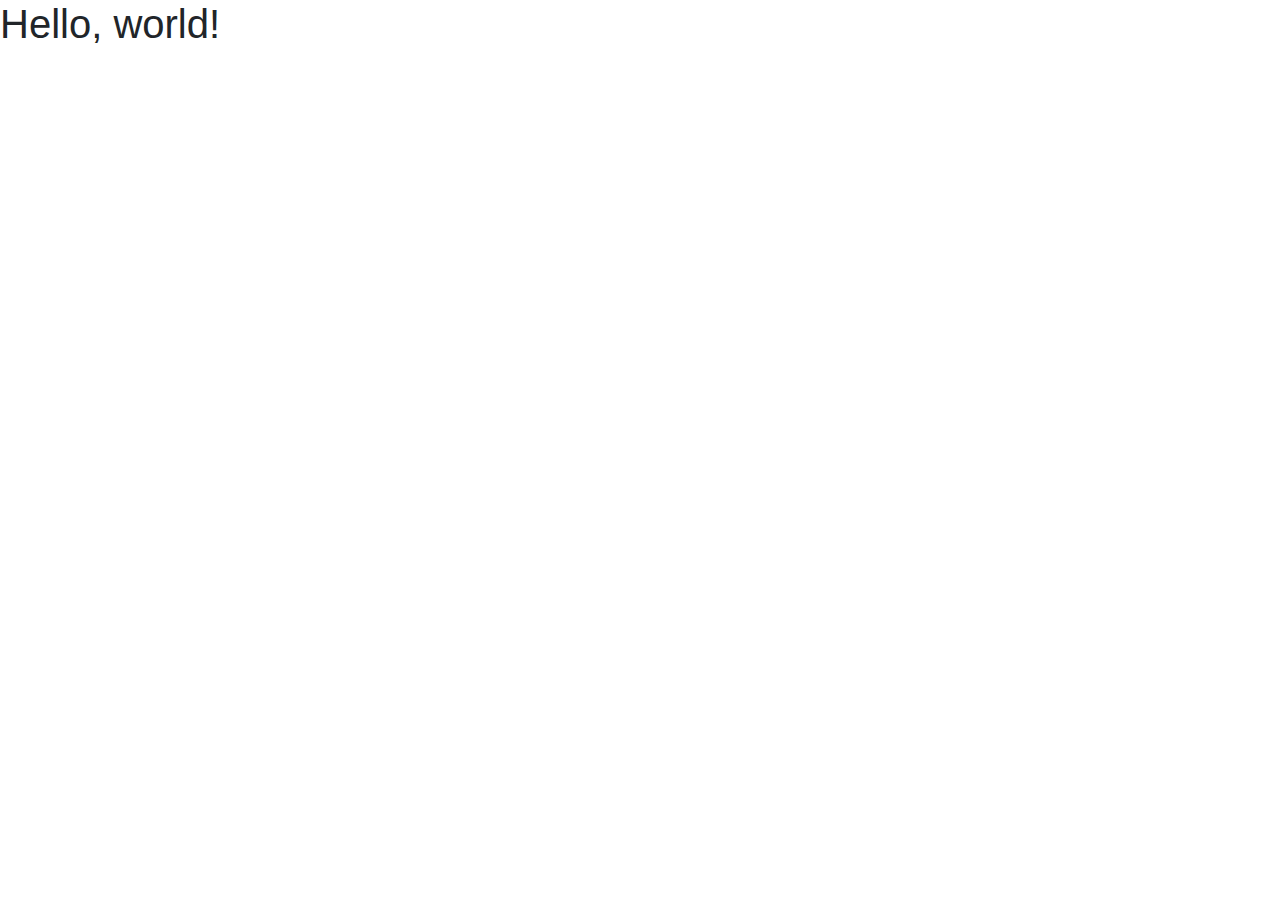
==== index.html @ 8738f332 "local bootstrap installation" ====
<!doctype html>
<html lang="en">
  <head>
    <!-- Required meta tags -->
    <meta charset="utf-8">
    <meta name="viewport" content="width=device-width, initial-scale=1, shrink-to-fit=no">

    <!-- Bootstrap CSS -->
    <link rel="stylesheet" href="css/bootstrap.min.css">

    <title>Hello, world!</title>
  </head>
  <body>
    <h1>Hello, world!</h1>

    <!-- Optional JavaScript; choose one of the two! -->

    <!-- Option 1: jQuery and Bootstrap Bundle (includes Popper) -->
    <script src="https://code.jquery.com/jquery-3.5.1.slim.min.js" integrity="sha384-DfXdz2htPH0lsSSs5nCTpuj/zy4C+OGpamoFVy38MVBnE+IbbVYUew+OrCXaRkfj" crossorigin="anonymous"></script>
    <script src="https://cdn.jsdelivr.net/npm/bootstrap@4.6.0/dist/js/bootstrap.bundle.min.js" integrity="sha384-Piv4xVNRyMGpqkS2by6br4gNJ7DXjqk09RmUpJ8jgGtD7zP9yug3goQfGII0yAns" crossorigin="anonymous"></script>

    <!-- Option 2: Query first, Popper is included in the bootstrap JSand Bootstrap JS -->
    <!--
    <script src="js/jquery-3.6.0.slim.min.js"></script>
    <script src="js/bootstrap.bundle.min.js"></script>
    -->
  </body>
</html>
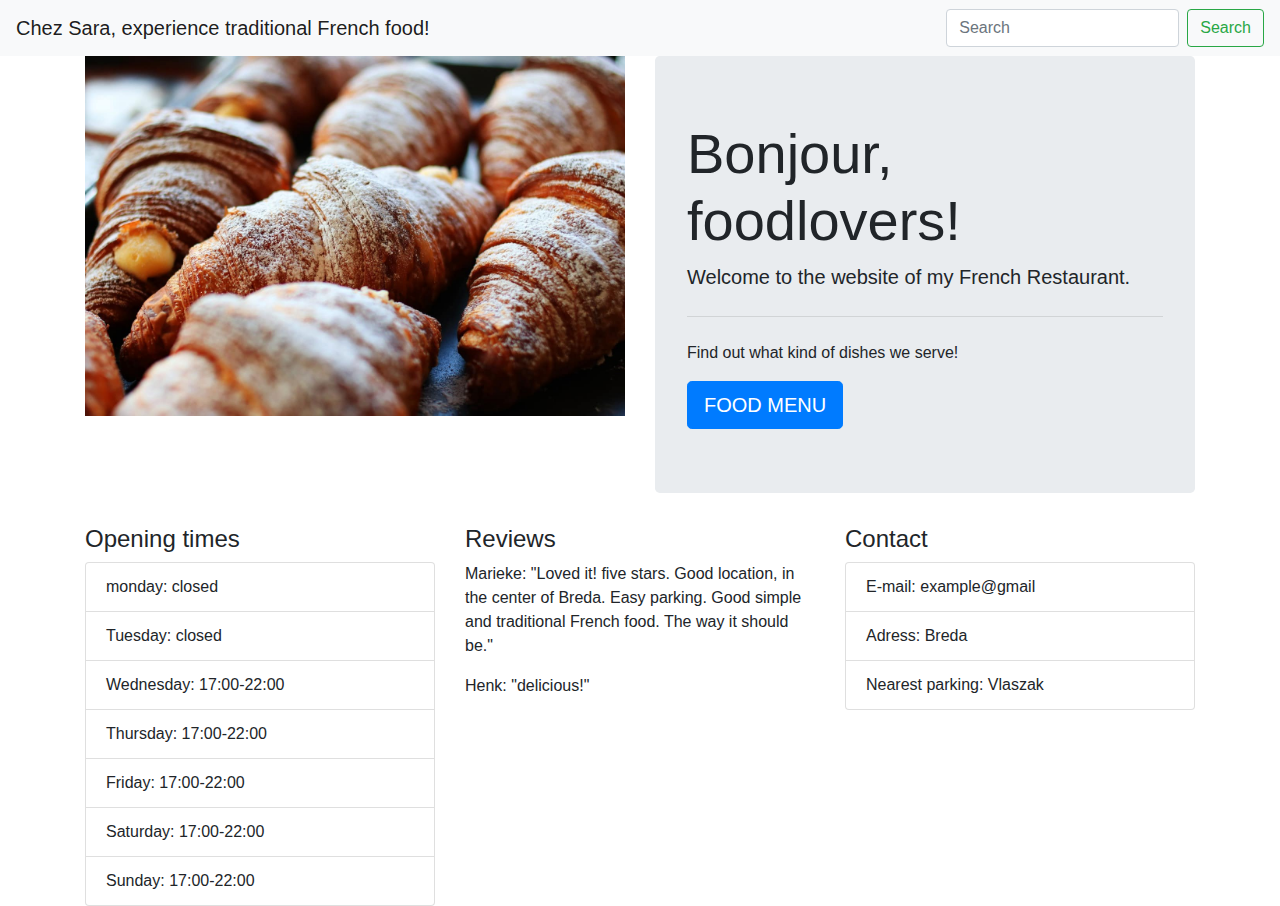
==== commit 50b71bc9: "Added columns" ====
--- a/index.html
+++ b/index.html
@@ -8,11 +8,81 @@
     <!-- Bootstrap CSS -->
     <link rel="stylesheet" href="css/bootstrap.min.css">
 
-    <title>Hello, world!</title>
+    <title>Bistro Chez Sara</title>
   </head>
+
+  <!--code starts here-->
+
   <body>
-    <h1>Hello, world!</h1>
+    <header>
+  <!--navigation bar-->
+      <nav class="navbar navbar-light bg-light">
+        <a class="navbar-brand">Chez Sara, experience traditional French food!</a>
+        <form class="form-inline">
+          <input class="form-control mr-sm-2" type="search" placeholder="Search" aria-label="Search">
+          <button class="btn btn-outline-success my-2 my-sm-0" type="submit">Search</button>
+        </form>
+      </nav>
+    </header>
 
+  <!--grid starts here-->
+    <div class="container">
+      <div class="row">
+  <!--croissant image-->
+        <div class="col">
+          <img class="img-fluid" src="images/croissant.jpg">
+        </div>
+        <div class="col">
+
+  <!--jumbotron starts-->
+  <div class="jumbotron">
+    <h1 class="display-4">Bonjour, foodlovers!</h1>
+    <p class="lead">Welcome to the website of my French Restaurant.</p>
+    <hr class="my-4">
+    <p>Find out what kind of dishes we serve!</p>
+    <a class="btn btn-primary btn-lg" href="193202.html" role="button">FOOD MENU</a>
+  
+  <!--end of jumbotron-->
+  </div>
+        </div>
+      </div>
+      <div class="row">
+
+  <!--opening times-->
+        <div class="col">
+          <h4>Opening times</h4>
+          <ul class="list-group">
+            <li class="list-group-item">monday: closed</li>
+            <li class="list-group-item">Tuesday: closed</li>
+            <li class="list-group-item">Wednesday: 17:00-22:00</li>
+            <li class="list-group-item">Thursday: 17:00-22:00 </li>
+            <li class="list-group-item">Friday: 17:00-22:00</li>
+            <li class="list-group-item">Saturday: 17:00-22:00</li>
+            <li class="list-group-item">Sunday: 17:00-22:00</li>
+          </ul>
+        </div>
+
+  <!--Review-->
+        <div class="col">
+          <h4>Reviews</h4>
+            <p>Marieke: "Loved it! five stars. Good location, in the center of Breda. Easy parking. Good simple and traditional French food. The way it should be."</p>
+            <p>Henk: "delicious!"</p>
+        </div>
+
+  <!--contact-->
+        <div class="col">
+          <h4>Contact</h4>
+          <ul class="list-group">
+            <li class="list-group-item">E-mail: example@gmail</li>
+            <li class="list-group-item">Adress: Breda</li>
+            <li class="list-group-item">Nearest parking: Vlaszak</li>
+          </ul>
+          </p>
+        </div>
+      </div>
+    </div>
+
+  <!--end of grid-->
     <!-- Optional JavaScript; choose one of the two! -->
 
     <!-- Option 1: jQuery and Bootstrap Bundle (includes Popper) -->
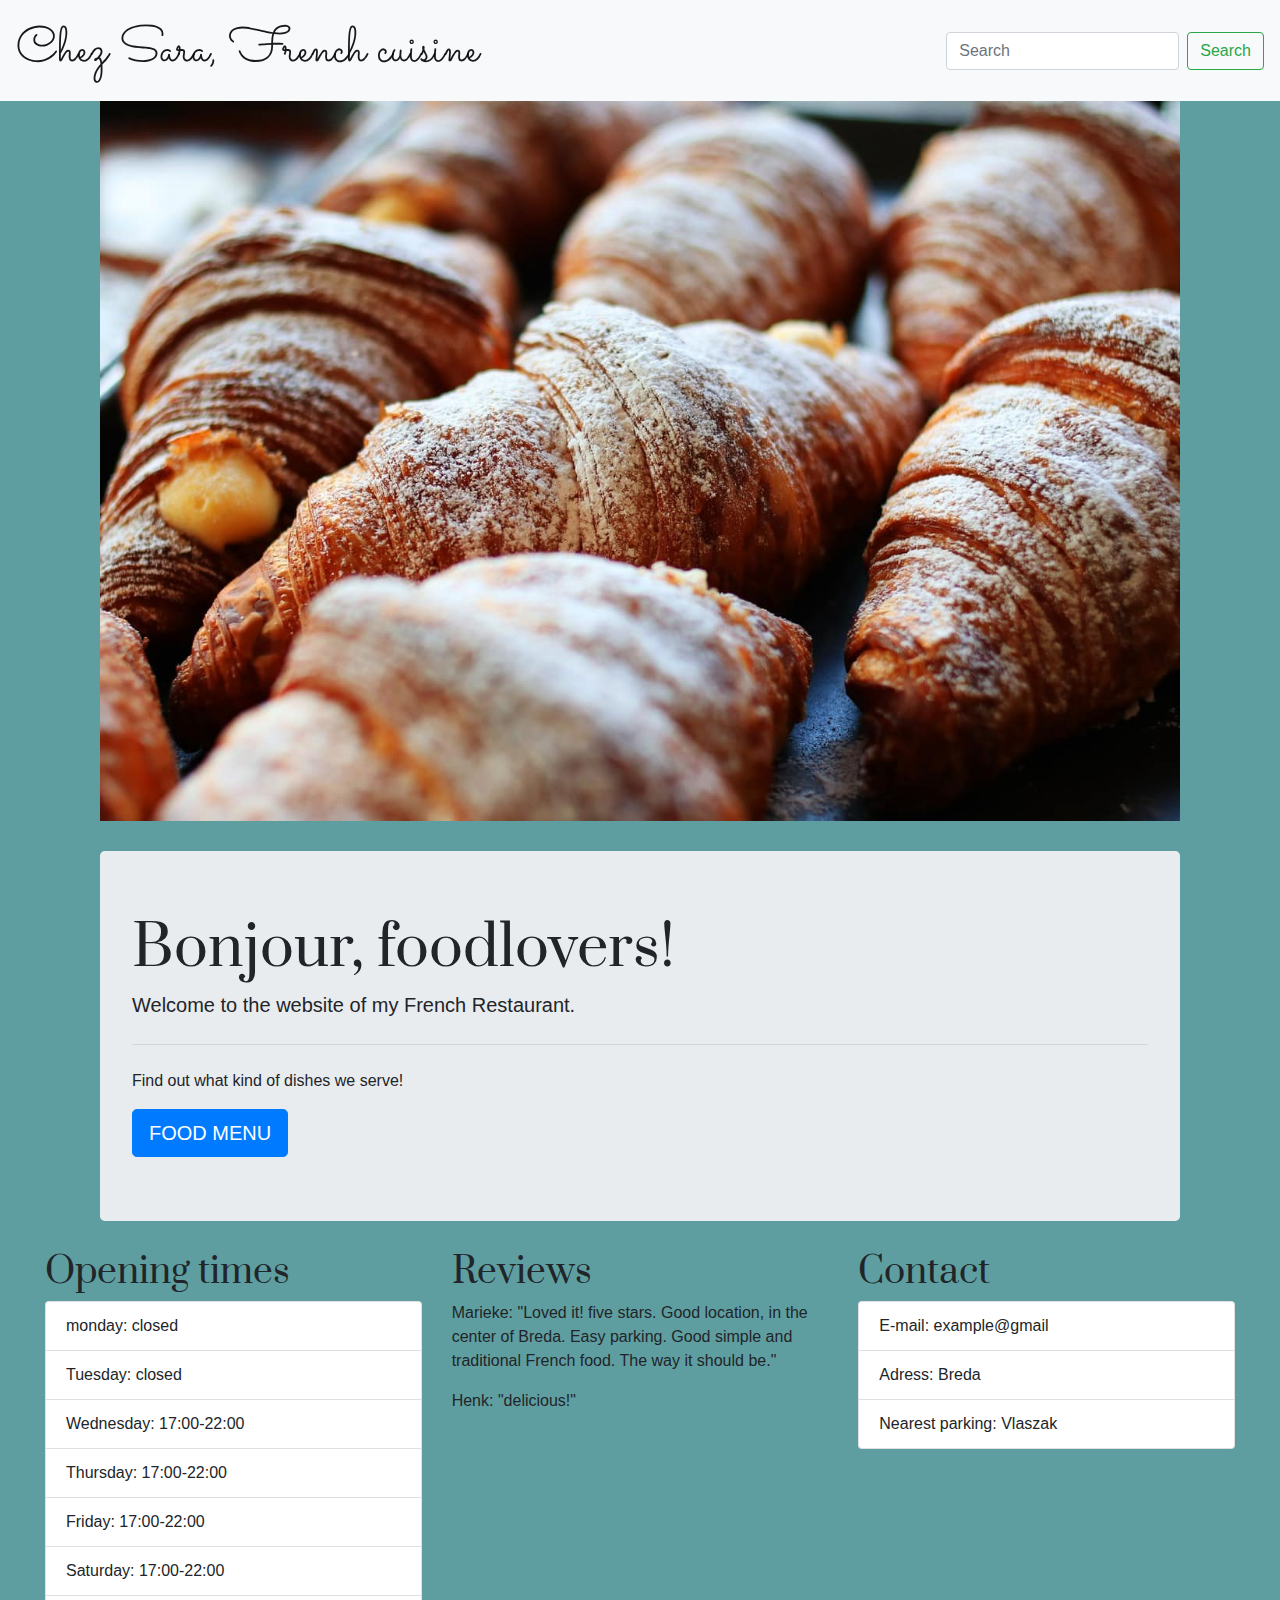
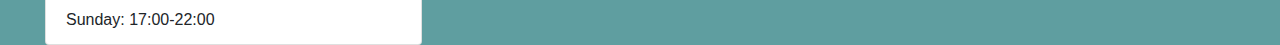
==== commit a352596d: "responsive grid + personal CSS" ====
--- a/index.html
+++ b/index.html
@@ -8,6 +8,13 @@
     <!-- Bootstrap CSS -->
     <link rel="stylesheet" href="css/bootstrap.min.css">
 
+    <!-- customized CSS -->
+    <link href="css/styles.css" rel="stylesheet" type="text/css">
+    
+    <!-- Google fonts -->
+    <link href="https://fonts.googleapis.com/css2?family=Sacramento&display=swap" rel="stylesheet">
+    <link href="https://fonts.googleapis.com/css2?family=Prata&display=swap" rel="stylesheet">
+
     <title>Bistro Chez Sara</title>
   </head>
 
@@ -17,7 +24,7 @@
     <header>
   <!--navigation bar-->
       <nav class="navbar navbar-light bg-light">
-        <a class="navbar-brand">Chez Sara, experience traditional French food!</a>
+        <a class="navbar-brand">Chez Sara, French cuisine</a>
         <form class="form-inline">
           <input class="form-control mr-sm-2" type="search" placeholder="Search" aria-label="Search">
           <button class="btn btn-outline-success my-2 my-sm-0" type="submit">Search</button>
@@ -27,29 +34,28 @@
 
   <!--grid starts here-->
     <div class="container">
-      <div class="row">
   <!--croissant image-->
-        <div class="col">
-          <img class="img-fluid" src="images/croissant.jpg">
-        </div>
-        <div class="col">
+        <div class="col-sm-12 col-md-12 col-lg-12 col-xl-12">
+          <img class="img-fluid" src="images/croissant.jpg" alt="image of croissant">
+        </div>  
 
   <!--jumbotron starts-->
-  <div class="jumbotron">
-    <h1 class="display-4">Bonjour, foodlovers!</h1>
-    <p class="lead">Welcome to the website of my French Restaurant.</p>
-    <hr class="my-4">
-    <p>Find out what kind of dishes we serve!</p>
-    <a class="btn btn-primary btn-lg" href="193202.html" role="button">FOOD MENU</a>
+        <div class="col-sm-12 col-md-12 col-lg-12 col-xl-12">
+           <div class="jumbotron">
+           <h1 class="display-4">Bonjour, foodlovers!</h1>
+             <p class="lead">Welcome to the website of my French Restaurant.</p>
+            <hr class="my-4">
+            <p>Find out what kind of dishes we serve!</p>
+            <a class="btn btn-primary btn-lg" href="193202.html" role="button">FOOD MENU</a>
+          </div>
+  <!--end of jumbotron-->
   
-  <!--end of jumbotron-->
-  </div>
-        </div>
       </div>
+    </div>
       <div class="row">
 
   <!--opening times-->
-        <div class="col">
+        <div class="col-sm-12 col-md-6 col-lg-4 col-xl-4">
           <h4>Opening times</h4>
           <ul class="list-group">
             <li class="list-group-item">monday: closed</li>
@@ -63,24 +69,23 @@
         </div>
 
   <!--Review-->
-        <div class="col">
+        <div class="col-sm-12 col-md-6 col-lg-4 col-xl-4">
           <h4>Reviews</h4>
             <p>Marieke: "Loved it! five stars. Good location, in the center of Breda. Easy parking. Good simple and traditional French food. The way it should be."</p>
             <p>Henk: "delicious!"</p>
         </div>
 
   <!--contact-->
-        <div class="col">
+        <div class="col-sm-12 col-md-6 col-lg-4 col-xl-4">
           <h4>Contact</h4>
           <ul class="list-group">
             <li class="list-group-item">E-mail: example@gmail</li>
             <li class="list-group-item">Adress: Breda</li>
             <li class="list-group-item">Nearest parking: Vlaszak</li>
           </ul>
-          </p>
         </div>
       </div>
-    </div>
+    
 
   <!--end of grid-->
     <!-- Optional JavaScript; choose one of the two! -->
--- a/css/styles.css
+++ b/css/styles.css
@@ -0,0 +1,26 @@
+body { 
+    background-color: cadetblue;
+}
+.row {
+    margin-left: 30px;
+    margin-right: 30px;
+}
+.jumbotron {
+    margin-top: 30px;
+    margin-bottom: 30px;
+}
+
+.navbar-brand {
+    font-family: 'Sacramento', cursive;
+    font-size: 50px;
+}
+
+h4 {
+    font-family: 'Prata', serif;
+    font-size: 35px;
+}
+
+h1 {
+    font-family: 'Prata', serif;
+    font-size: 45px;
+}